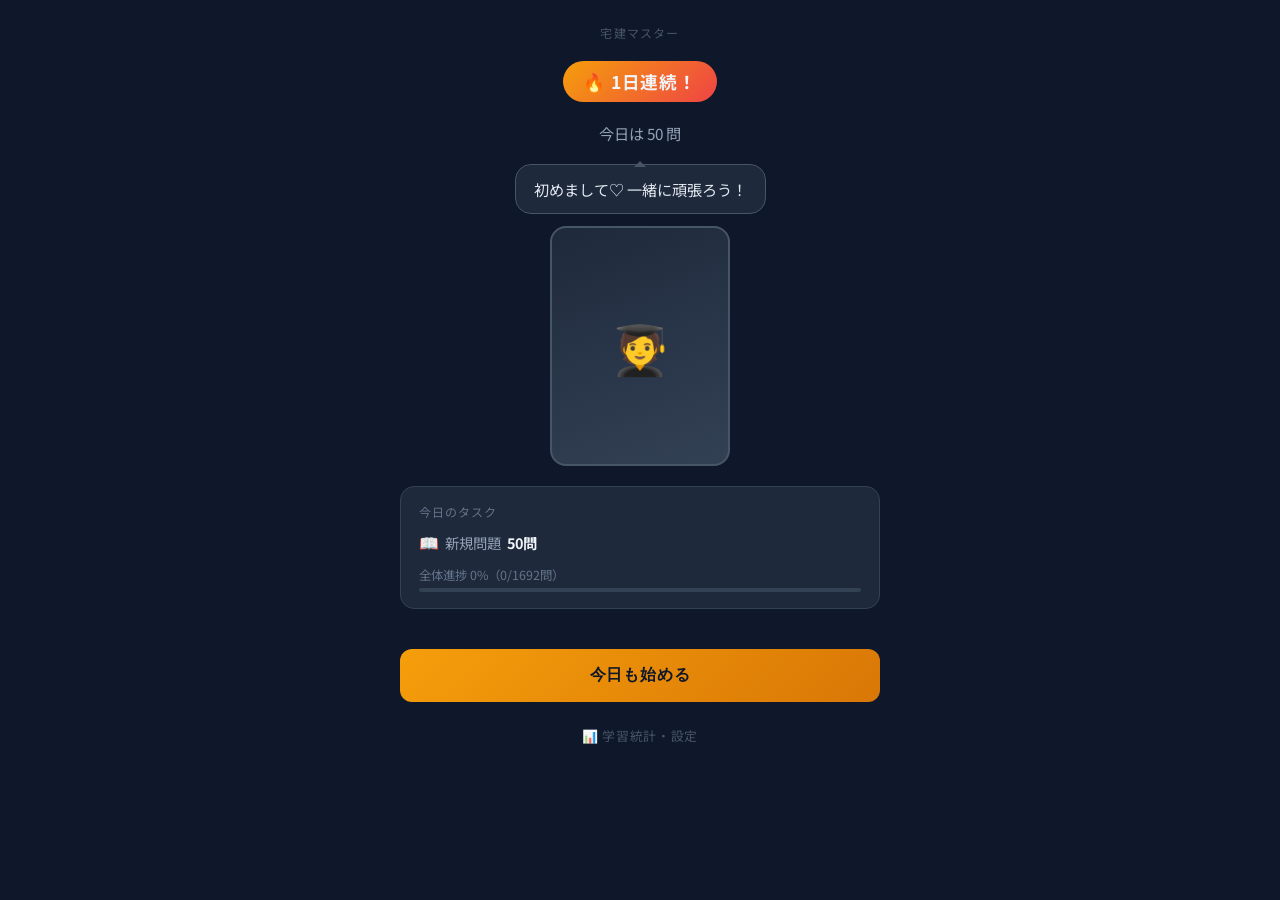
==== index.html @ ffd63d77 "Initial commit: 宅建マスター PWA - 1692問の宅建過去問（R1〜R5） - SRSシステム（エビングハウス忘却曲線） - 分野別学習・周回管理 - ブックマーク機能・復習モード" ====
<!DOCTYPE html>
<html lang="ja">
<head>
  <meta charset="UTF-8">
  <meta name="viewport" content="width=device-width, initial-scale=1.0">
  <title>宅建マスター - 毎日3分で合格へ</title>
  <link rel="preconnect" href="https://fonts.googleapis.com">
  <link href="https://fonts.googleapis.com/css2?family=Noto+Sans+JP:wght@400;700;900&display=swap" rel="stylesheet">
  <link rel="stylesheet" href="css/style.css">
  <link rel="manifest" href="manifest.json">
  <meta name="theme-color" content="#0f172a">
  <meta name="mobile-web-app-capable" content="yes">
  <meta name="apple-mobile-web-app-capable" content="yes">
  <meta name="apple-mobile-web-app-status-bar-style" content="black-translucent">
  <meta name="apple-mobile-web-app-title" content="宅建マスター">
  <link rel="apple-touch-icon" href="images/icon-192.svg">
</head>
<body>
  <div class="container">
    <p class="page-title">宅建マスター</p>

    <!-- キャラアンロックバナー -->
    <div id="unlock-banner" class="unlock-banner" style="display:none;"></div>

    <!-- 連続日数バッジ -->
    <div id="streak-display" class="streak-badge">🔥 読み込み中...</div>

    <!-- 問題数表示 -->
    <p id="question-count" class="question-count">今日は3問</p>

    <!-- キャラエリア -->
    <div class="chara-area">
      <!-- ふきだし（画像の上に表示） -->
      <div id="chara-line" class="speech-bubble">読み込み中...</div>

      <!-- キャラ画像 -->
      <div class="chara-placeholder" id="chara-placeholder">🧑‍🎓</div>
      <img id="chara-image" class="chara-image" src="images/chara_01.png" alt="キャラクター"
           style="display:none;"
           onload="this.style.display='block'; document.getElementById('chara-placeholder').style.display='none';"
           onerror="this.style.display='none';">
    </div>

    <!-- 今日のタスクカード -->
    <div id="task-card" class="task-card" style="display:none;"></div>

    <!-- 試験カウントダウン -->
    <div id="countdown-section" class="countdown-section"></div>

    <!-- スタートボタン -->
    <button id="start-btn" class="btn btn-primary">今日も始める</button>

    <!-- 復習ボタン（間違いがある場合のみ表示） -->
    <button id="review-btn" class="btn btn-review" style="display:none;">
      📝 間違えた問題を復習
      <span id="review-count" class="review-count-badge"></span>
    </button>

    <!-- 統計リンク -->
    <a href="stats.html" class="stats-link">📊 学習統計・設定</a>
  </div>

  <script src="js/storage.js"></script>
  <script src="js/app.js"></script>
</body>
</html>
---- css/style.css ----
/* style.css - 資格勉強アプリ共通スタイル */

/* ===== リセット・ベース ===== */
* {
  margin: 0;
  padding: 0;
  box-sizing: border-box;
}

body {
  font-family: 'Noto Sans JP', 'Hiragino Kaku Gothic ProN', sans-serif;
  background: #0f172a;
  color: #f1f5f9;
  min-height: 100vh;
  display: flex;
  flex-direction: column;
  align-items: center;
}

/* ===== ページフェードイン ===== */
@keyframes pageIn {
  from { opacity: 0; transform: translateY(10px); }
  to   { opacity: 1; transform: translateY(0); }
}

/* ===== Confetti ===== */
@keyframes confettiFall {
  0%   { transform: translateY(0)    rotate(0deg);   opacity: 1; }
  100% { transform: translateY(105vh) rotate(720deg); opacity: 0; }
}

/* ===== コンテナ ===== */
.container {
  width: 100%;
  max-width: 480px;
  min-height: 100vh;
  padding: 24px 0;
  display: flex;
  flex-direction: column;
  align-items: center;
  gap: 20px;
  animation: pageIn 0.25s ease-out;
}

/* ===== キャラアンロックバナー ===== */
@keyframes unlockPop {
  0%   { opacity: 0; transform: scale(0.8) translateY(-8px); }
  60%  { opacity: 1; transform: scale(1.05) translateY(0); }
  100% { opacity: 1; transform: scale(1) translateY(0); }
}

.unlock-banner {
  width: 100%;
  padding: 14px 20px;
  background: linear-gradient(135deg, #1a1a2e, #2e1065);
  border: 2px solid #7c3aed;
  border-radius: 14px;
  color: #e9d5ff;
  font-weight: 700;
  font-size: 1rem;
  text-align: center;
  animation: unlockPop 0.4s ease-out;
  letter-spacing: 0.03em;
}

/* ===== 連続日数バッジ ===== */
.streak-badge {
  background: linear-gradient(135deg, #f59e0b, #ef4444);
  padding: 8px 20px;
  border-radius: 999px;
  font-size: 1.1rem;
  font-weight: 700;
  letter-spacing: 0.05em;
}

/* ===== 問題数表示 ===== */
.question-count {
  color: #94a3b8;
  font-size: 0.95rem;
}

/* ===== キャラエリア ===== */
.chara-area {
  display: flex;
  flex-direction: column;
  align-items: center;
  gap: 12px;
  width: 100%;
}

.chara-image {
  width: 180px;
  height: 240px;
  object-fit: cover;
  border-radius: 16px;
  border: 2px solid #334155;
}

.chara-placeholder {
  width: 180px;
  height: 240px;
  border-radius: 16px;
  background: linear-gradient(160deg, #1e293b, #334155);
  border: 2px solid #475569;
  display: flex;
  align-items: center;
  justify-content: center;
  font-size: 3rem;
}

/* ===== ふきだし ===== */
.speech-bubble {
  background: #1e293b;
  border: 1px solid #475569;
  border-radius: 16px;
  padding: 12px 18px;
  font-size: 0.95rem;
  line-height: 1.6;
  color: #e2e8f0;
  position: relative;
  max-width: 90%;
  text-align: center;
}

.speech-bubble::after {
  content: '';
  position: absolute;
  top: -10px;
  left: 50%;
  transform: translateX(-50%);
  border: 6px solid transparent;
  border-bottom-color: #475569;
}

/* ===== ボタン ===== */
.btn {
  width: 100%;
  max-width: 100%;
  padding: 16px;
  border: none;
  border-radius: 12px;
  font-size: 1rem;
  font-weight: 700;
  cursor: pointer;
  transition: transform 0.1s, opacity 0.2s;
  letter-spacing: 0.05em;
}

.btn:active {
  transform: scale(0.97);
}

.btn-primary {
  background: linear-gradient(135deg, #f59e0b, #d97706);
  color: #0f172a;
}

.btn-primary:hover {
  opacity: 0.9;
}

.btn-disabled {
  background: #334155;
  color: #64748b;
  cursor: not-allowed;
}

.btn-ox {
  flex: 1;
  padding: 20px;
  font-size: 1.8rem;
  border-radius: 14px;
  border: 2px solid transparent;
}

.btn-true {
  background: #052e16;
  border-color: #16a34a;
  color: #4ade80;
}

.btn-true:hover {
  background: #14532d;
}

.btn-false {
  background: #3f0d0d;
  border-color: #dc2626;
  color: #f87171;
}

.btn-false:hover {
  background: #7f1d1d;
}

.btn-next {
  background: #1e3a5f;
  border-color: #3b82f6;
  color: #93c5fd;
  border: 2px solid #3b82f6;
}

.btn-next:hover {
  background: #1e40af;
}

/* ===== 問題画面 ===== */
.progress-text {
  color: #94a3b8;
  font-size: 0.85rem;
}

.question-card {
  background: #1e293b;
  border-left: none;
  border-right: none;
  border-top: 1px solid #334155;
  border-bottom: 1px solid #334155;
  border-radius: 0;
  padding: 20px 16px;
  font-size: 1.05rem;
  line-height: 1.8;
  width: 100%;
  text-align: left;
}

.ox-buttons {
  display: flex;
  gap: 12px;
  width: 100%;
  padding: 12px 12px;
  position: sticky;
  bottom: 0;
  background: #0f172a;
  border-top: 1px solid #1e293b;
  padding-bottom: calc(12px + env(safe-area-inset-bottom));
}

/* ===== 正誤表示 ===== */
.result-banner {
  font-size: 2rem;
  font-weight: 900;
  padding: 12px 32px;
  border-radius: 12px;
}

.result-correct {
  background: #052e16;
  color: #4ade80;
  border: 2px solid #16a34a;
}

.result-wrong {
  background: #3f0d0d;
  color: #f87171;
  border: 2px solid #dc2626;
}

/* ===== 解説カード ===== */
.explanation-card {
  background: #1e293b;
  border: 1px solid #334155;
  border-radius: 14px;
  padding: 18px;
  font-size: 0.9rem;
  line-height: 1.8;
  color: #cbd5e1;
  width: 100%;
}

/* ===== 完了画面 ===== */
.complete-title {
  font-size: 1.5rem;
  font-weight: 900;
  text-align: center;
  background: linear-gradient(135deg, #f59e0b, #ec4899);
  -webkit-background-clip: text;
  -webkit-text-fill-color: transparent;
  background-clip: text;
}

.score-display {
  background: #1e293b;
  border: 1px solid #334155;
  border-radius: 14px;
  padding: 20px;
  text-align: center;
  width: 100%;
}

.score-number {
  font-size: 2.5rem;
  font-weight: 900;
  color: #f59e0b;
}

.score-label {
  color: #94a3b8;
  font-size: 0.9rem;
  margin-top: 4px;
}

.tomorrow-hint {
  color: #64748b;
  font-size: 0.85rem;
  text-align: center;
}

/* ===== トップバー（戻るボタン + 進捗） ===== */
.top-bar {
  display: flex;
  align-items: center;
  width: 100%;
  padding: 0 12px;
  gap: 12px;
}

.back-btn {
  background: none;
  border: none;
  color: #60a5fa;
  font-size: 0.9rem;
  cursor: pointer;
  padding: 4px 0;
  white-space: nowrap;
  flex-shrink: 0;
}

.back-btn:active {
  opacity: 0.7;
}

.top-bar .progress-text {
  flex: 1;
  text-align: right;
}

/* ===== 復習モードボタン ===== */
.btn-review {
  display: flex;
  align-items: center;
  gap: 14px;
  width: 100%;
  padding: 16px 20px;
  background: #1a2a1a;
  border: 1px solid #16a34a;
  border-radius: 14px;
  color: #4ade80;
  font-size: 1rem;
  font-weight: 700;
  cursor: pointer;
  transition: background 0.15s, transform 0.1s;
  text-align: left;
}

.btn-review:hover {
  background: #14532d;
}

.btn-review:active {
  transform: scale(0.98);
}

.review-count-badge {
  margin-left: auto;
  font-size: 0.75rem;
  font-weight: 700;
  border-radius: 999px;
  padding: 2px 10px;
}

.review-count-badge.due {
  background: #16a34a;
  color: #fff;
}

.review-count-badge.waiting {
  background: #334155;
  color: #64748b;
}

/* ===== SRSフィードバック ===== */
.srs-feedback {
  width: 100%;
  padding: 10px 16px;
  border-radius: 10px;
  font-size: 0.85rem;
  display: flex;
  align-items: center;
  gap: 8px;
}

.srs-correct {
  background: #0f2a1a;
  border: 1px solid #166534;
  color: #86efac;
}

.srs-wrong {
  background: #2a0f0f;
  border: 1px solid #7f1d1d;
  color: #fca5a5;
}

.srs-mastered {
  background: #1a1a0f;
  border: 1px solid #854d0e;
  color: #fde68a;
}

.srs-dot {
  display: inline-block;
  width: 10px;
  height: 10px;
  border-radius: 50%;
  background: #334155;
  margin: 0 2px;
}

.srs-dot.filled {
  background: #4ade80;
}

/* ===== ページタイトル ===== */
.page-title {
  font-size: 0.75rem;
  color: #475569;
  letter-spacing: 0.1em;
  text-transform: uppercase;
}

/* ===== 分野選択画面 ===== */
.field-select-label {
  color: #94a3b8;
  font-size: 0.9rem;
  text-align: center;
}

.field-buttons {
  display: flex;
  flex-direction: column;
  gap: 12px;
  width: 100%;
}

.btn-field {
  display: flex;
  flex-direction: column;
  width: 100%;
  padding: 14px 20px;
  background: #1e293b;
  border: 1px solid #334155;
  border-radius: 14px;
  color: #e2e8f0;
  font-size: 1rem;
  font-weight: 700;
  cursor: pointer;
  transition: background 0.15s, border-color 0.15s, transform 0.1s;
  text-align: left;
}

.btn-field:hover {
  background: #263449;
  border-color: #f59e0b;
}

.btn-field:active {
  transform: scale(0.98);
}

.btn-field-all {
  background: linear-gradient(135deg, #1e3a5f, #1e293b);
  border-color: #3b82f6;
}

.btn-field-all:hover {
  background: linear-gradient(135deg, #1e40af, #1e3a5f);
}

.field-btn-main {
  display: flex;
  align-items: center;
  gap: 14px;
  width: 100%;
}

.field-icon {
  font-size: 1.4rem;
  flex-shrink: 0;
}

.field-name {
  flex: 1;
}

.field-count {
  font-size: 0.8rem;
  color: #64748b;
  font-weight: 400;
}

/* 進捗バー */
.field-progress-bar {
  width: 100%;
  height: 4px;
  background: #334155;
  border-radius: 999px;
  margin-top: 8px;
  overflow: hidden;
}

.field-progress-fill {
  height: 100%;
  background: linear-gradient(90deg, #3b82f6, #f59e0b);
  border-radius: 999px;
  transition: width 0.4s ease;
  width: 0%;
}

/* 周回完了バナー */
.lap-banner {
  width: 100%;
  padding: 10px 16px;
  background: linear-gradient(135deg, #1a3a1a, #1e293b);
  border: 1px solid #16a34a;
  border-radius: 10px;
  color: #4ade80;
  font-weight: 700;
  font-size: 0.9rem;
  text-align: center;
  animation: fadeOut 3s forwards;
}

@keyframes fadeOut {
  0%   { opacity: 1; }
  70%  { opacity: 1; }
  100% { opacity: 0; }
}

/* ===== 問題画面：分野・出典バッジ ===== */
.badge-row {
  display: flex;
  gap: 8px;
  flex-wrap: wrap;
  justify-content: center;
}

.field-badge,
.year-badge {
  background: #1e293b;
  border: 1px solid #475569;
  border-radius: 999px;
  padding: 4px 14px;
  font-size: 0.75rem;
  color: #94a3b8;
  letter-spacing: 0.05em;
}

.year-badge {
  border-color: #334155;
  color: #64748b;
}

/* ===== 問題カード（新構造） ===== */
.question-context {
  font-size: 0.9rem;
  color: #94a3b8;
  line-height: 1.8;
  padding-bottom: 10px;
  overflow: hidden;
  transition: max-height 0.3s ease;
}

.question-context.collapsed {
  display: -webkit-box;
  -webkit-line-clamp: 3;
  -webkit-box-orient: vertical;
  overflow: hidden;
}

.expand-btn {
  background: none;
  border: none;
  color: #60a5fa;
  font-size: 0.8rem;
  padding: 4px 0 12px;
  cursor: pointer;
  width: 100%;
  text-align: left;
  border-bottom: 1px solid #334155;
  margin-bottom: 2px;
}

.expand-btn:active {
  opacity: 0.7;
}

.choice-divider {
  font-size: 0.8rem;
  color: #94a3b8;
  text-align: center;
  padding: 10px 0 8px;
  letter-spacing: 0.05em;
}

.choice-text {
  font-size: 1.05rem;
  color: #f8fafc;
  line-height: 1.9;
  font-weight: 700;
  background: #1a3050;
  border-radius: 10px;
  padding: 14px 16px;
}

/* 否定語・指示語ハイライト */
.keyword-highlight {
  background: rgba(251, 191, 36, 0.15);
  color: #fbbf24;
  font-weight: 700;
  border-radius: 3px;
  padding: 0 2px;
}

/* ===== 解説カード（新構造） ===== */
.explanation-label {
  font-size: 0.75rem;
  color: #64748b;
  letter-spacing: 0.05em;
  margin-bottom: 8px;
}

.correct-choice-text {
  font-size: 0.95rem;
  color: #4ade80;
  font-weight: 700;
  line-height: 1.7;
  margin-bottom: 10px;
}

.question-meta {
  font-size: 0.75rem;
  color: #475569;
}

.legacy-note {
  margin-top: 10px;
  padding: 8px 12px;
  background: #2a1f0a;
  border: 1px solid #92400e;
  border-radius: 8px;
  font-size: 0.78rem;
  color: #fcd34d;
  line-height: 1.6;
}

/* ===== タスクカード完了済み ===== */
.task-card-done {
  font-size: 1rem;
  font-weight: 700;
  color: #4ade80;
  margin-bottom: 10px;
}

/* ===== 学習ペース診断 ===== */
.pace-diagnosis {
  font-size: 0.8rem;
  margin-top: 6px;
  padding: 6px 10px;
  border-radius: 8px;
  line-height: 1.5;
}

.pace-good   { background: #0f2a1a; color: #86efac; border: 1px solid #166534; }
.pace-ok     { background: #1a2a1a; color: #a3e635; border: 1px solid #3f6212; }
.pace-warn   { background: #2a1a0a; color: #fcd34d; border: 1px solid #92400e; }
.pace-neutral{ background: #1e293b; color: #94a3b8; border: 1px solid #334155; }

/* ===== 統計リンク（ホーム） ===== */
.stats-link {
  color: #475569;
  font-size: 0.8rem;
  text-decoration: none;
  padding: 4px 0;
  letter-spacing: 0.05em;
}

.stats-link:hover {
  color: #94a3b8;
}

/* ===== 統計ページ ===== */
.stats-card {
  width: 100%;
  background: #1e293b;
  border: 1px solid #334155;
  border-radius: 14px;
  padding: 18px;
}

.stats-card-title {
  font-size: 0.75rem;
  color: #64748b;
  letter-spacing: 0.08em;
  text-transform: uppercase;
  margin-bottom: 14px;
}

.stats-grid {
  display: grid;
  grid-template-columns: 1fr 1fr;
  gap: 12px;
}

.stats-item {
  text-align: center;
  padding: 10px;
  background: #0f172a;
  border-radius: 10px;
}

.stats-value {
  font-size: 1.5rem;
  font-weight: 900;
  color: #f1f5f9;
}

.stats-value.accent       { color: #f59e0b; }
.stats-value.accent-green { color: #4ade80; }
.stats-value.accent-purple{ color: #c4b5fd; }

.stats-label {
  font-size: 0.72rem;
  color: #64748b;
  margin-top: 4px;
}

.stats-progress-row {
  display: flex;
  justify-content: space-between;
  font-size: 0.85rem;
  color: #94a3b8;
  margin-bottom: 6px;
}

.stats-progress-pct {
  font-weight: 700;
  color: #f59e0b;
}

.field-stat-row {
  margin-bottom: 12px;
}

.field-stat-header {
  display: flex;
  justify-content: space-between;
  font-size: 0.85rem;
  color: #cbd5e1;
  margin-bottom: 4px;
}

.field-stat-value {
  color: #64748b;
  font-size: 0.78rem;
}

/* ===== 設定エリア ===== */
.settings-row {
  display: flex;
  align-items: center;
  gap: 8px;
  margin-bottom: 14px;
}

.settings-label {
  font-size: 0.85rem;
  color: #94a3b8;
  flex-shrink: 0;
}

.settings-input {
  flex: 1;
  background: #0f172a;
  border: 1px solid #334155;
  border-radius: 8px;
  color: #f1f5f9;
  padding: 6px 10px;
  font-size: 0.85rem;
  font-family: inherit;
}

.settings-btn {
  background: #1e3a5f;
  border: 1px solid #3b82f6;
  color: #93c5fd;
  border-radius: 8px;
  padding: 6px 12px;
  font-size: 0.8rem;
  cursor: pointer;
  white-space: nowrap;
}

.settings-btn:hover {
  background: #1e40af;
}

.settings-reset-btn {
  background: #3f0d0d;
  border: 1px solid #dc2626;
  color: #f87171;
  font-size: 0.85rem;
  padding: 12px;
  margin-top: 4px;
}

.settings-reset-btn:hover {
  background: #7f1d1d;
}

/* ===== result.html ブックマークボタン ===== */
.result-bookmark-btn {
  background: #1e293b;
  border: 1px solid #475569;
  color: #94a3b8;
  font-size: 0.9rem;
  padding: 12px;
  border-radius: 12px;
  cursor: pointer;
  transition: background 0.15s, border-color 0.15s;
}

.result-bookmark-btn:hover {
  background: #263449;
}

.result-bookmark-active {
  border-color: #7c3aed;
  color: #c4b5fd;
  background: #1a1a2e;
}

/* ===== ブックマークボタン（問題画面トップバー） ===== */
.bookmark-btn {
  background: none;
  border: none;
  font-size: 1.3rem;
  cursor: pointer;
  padding: 4px 6px;
  line-height: 1;
  flex-shrink: 0;
}

.bookmark-btn:active {
  opacity: 0.7;
}

/* ===== ブックマークモードボタン（分野選択） ===== */
.btn-bookmark-mode {
  display: flex;
  align-items: center;
  gap: 14px;
  width: 100%;
  padding: 16px 20px;
  background: #1a1a2e;
  border: 1px solid #7c3aed;
  border-radius: 14px;
  color: #c4b5fd;
  font-size: 1rem;
  font-weight: 700;
  cursor: pointer;
  transition: background 0.15s, transform 0.1s;
  text-align: left;
}

.btn-bookmark-mode:hover {
  background: #2e1065;
}

.btn-bookmark-mode:active {
  transform: scale(0.98);
}

/* ===== 今日のタスクカード ===== */
.task-card {
  width: 100%;
  background: #1e293b;
  border: 1px solid #334155;
  border-radius: 14px;
  padding: 16px 18px;
}

.task-card-title {
  font-size: 0.75rem;
  color: #64748b;
  letter-spacing: 0.08em;
  text-transform: uppercase;
  margin-bottom: 10px;
}

.task-items {
  display: flex;
  gap: 12px;
  margin-bottom: 12px;
}

.task-item {
  display: flex;
  align-items: center;
  gap: 6px;
  font-size: 0.9rem;
  color: #94a3b8;
}

.task-item strong {
  color: #f1f5f9;
}

.task-item-review {
  color: #86efac;
}

.task-item-review strong {
  color: #4ade80;
}

.task-icon {
  font-size: 1rem;
}

.task-progress-label {
  font-size: 0.78rem;
  color: #64748b;
  display: block;
  margin-bottom: 4px;
}

.task-progress-bar {
  width: 100%;
  height: 4px;
  background: #334155;
  border-radius: 999px;
  overflow: hidden;
}

.task-progress-fill {
  height: 100%;
  background: linear-gradient(90deg, #3b82f6, #f59e0b);
  border-radius: 999px;
  transition: width 0.4s ease;
}

/* ===== 試験カウントダウン ===== */
.countdown-section {
  width: 100%;
}

.countdown-label {
  font-size: 0.85rem;
  color: #94a3b8;
  margin-bottom: 6px;
  text-align: center;
}

.countdown-days {
  color: #f59e0b;
  font-size: 1.1rem;
}

.countdown-bar {
  width: 100%;
  height: 6px;
  background: #1e293b;
  border-radius: 999px;
  overflow: hidden;
  border: 1px solid #334155;
}

.countdown-fill {
  height: 100%;
  background: linear-gradient(90deg, #f59e0b, #ec4899);
  border-radius: 999px;
  transition: width 0.4s ease;
}

/* ===== 分野別サマリー（完了画面） ===== */
.field-summary {
  width: 100%;
  background: #1e293b;
  border: 1px solid #334155;
  border-radius: 14px;
  padding: 16px 18px;
}

.field-summary-title {
  font-size: 0.75rem;
  color: #64748b;
  letter-spacing: 0.08em;
  text-transform: uppercase;
  margin-bottom: 12px;
}

.field-summary-row {
  display: grid;
  grid-template-columns: 1fr auto;
  grid-template-rows: auto auto;
  gap: 2px 8px;
  margin-bottom: 10px;
}

.field-summary-name {
  font-size: 0.85rem;
  color: #cbd5e1;
  grid-column: 1;
  grid-row: 1;
}

.field-summary-score {
  font-size: 0.85rem;
  font-weight: 700;
  color: #f59e0b;
  grid-column: 2;
  grid-row: 1;
  text-align: right;
}

.field-summary-bar {
  grid-column: 1 / 3;
  grid-row: 2;
  height: 4px;
  background: #334155;
  border-radius: 999px;
  overflow: hidden;
}

.field-summary-fill {
  height: 100%;
  background: linear-gradient(90deg, #3b82f6, #4ade80);
  border-radius: 999px;
}
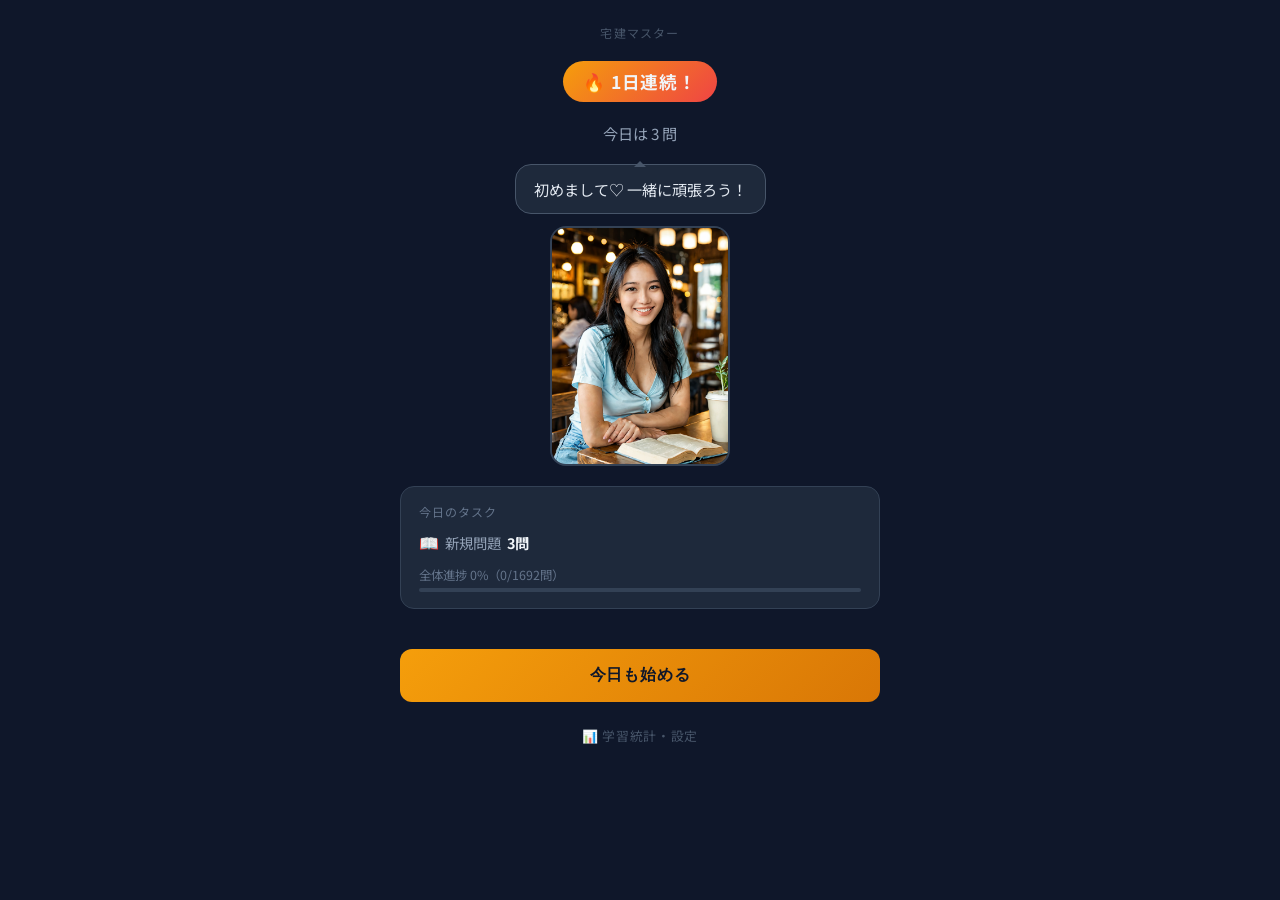
==== commit cd244404: "Add OneSignal push notification support" ====
--- a/index.html
+++ b/index.html
@@ -62,5 +62,6 @@
 
   <script src="js/storage.js"></script>
   <script src="js/app.js"></script>
+  <script src="js/push.js"></script>
 </body>
 </html>
